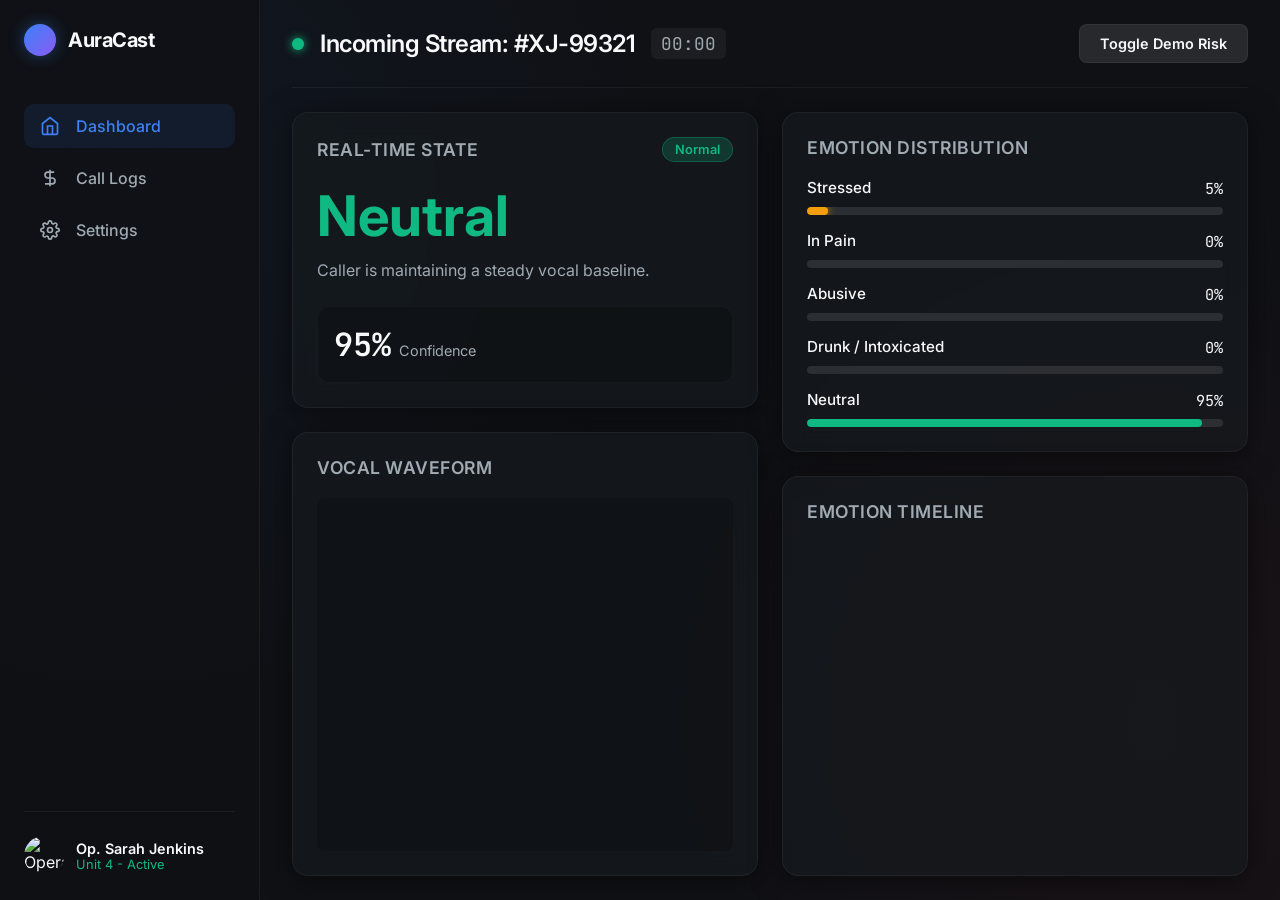
==== index.html @ 69647b34 "Initial commit" ====
<!DOCTYPE html>
<html lang="en">
<head>
    <meta charset="UTF-8">
    <meta name="viewport" content="width=device-width, initial-scale=1.0">
    <title>AuraCast - Speech Emotion Recognition</title>
    <!-- Google Fonts -->
    <link rel="preconnect" href="https://fonts.googleapis.com">
    <link rel="preconnect" href="https://fonts.gstatic.com" crossorigin>
    <link href="https://fonts.googleapis.com/css2?family=Inter:wght@300;400;500;600;700&family=JetBrains+Mono:wght@400;500&display=swap" rel="stylesheet">
    <!-- Chart.js -->
    <script src="https://cdn.jsdelivr.net/npm/chart.js"></script>
    <link rel="stylesheet" href="styles.css">
</head>
<body>
    <div class="app-container">
        <!-- Sidebar -->
        <aside class="sidebar">
            <div class="brand">
                <div class="logo-circle"></div>
                <h2>AuraCast</h2>
            </div>
            <nav class="nav-menu">
                <a href="#" class="nav-item active">
                    <svg width="20" height="20" viewBox="0 0 24 24" fill="none" stroke="currentColor" stroke-width="2"><path d="M3 9l9-7 9 7v11a2 2 0 0 1-2 2H5a2 2 0 0 1-2-2z"></path><polyline points="9 22 9 12 15 12 15 22"></polyline></svg>
                    Dashboard
                </a>
                <a href="#" class="nav-item">
                    <svg width="20" height="20" viewBox="0 0 24 24" fill="none" stroke="currentColor" stroke-width="2"><path d="M12 2v20M17 5H9.5a3.5 3.5 0 0 0 0 7h5a3.5 3.5 0 0 1 0 7H6"></path></svg>
                    Call Logs
                </a>
                <a href="#" class="nav-item">
                    <svg width="20" height="20" viewBox="0 0 24 24" fill="none" stroke="currentColor" stroke-width="2"><circle cx="12" cy="12" r="3"></circle><path d="M19.4 15a1.65 1.65 0 0 0 .33 1.82l.06.06a2 2 0 0 1 0 2.83 2 2 0 0 1-2.83 0l-.06-.06a1.65 1.65 0 0 0-1.82-.33 1.65 1.65 0 0 0-1 1.51V21a2 2 0 0 1-2 2 2 2 0 0 1-2-2v-.09A1.65 1.65 0 0 0 9 19.4a1.65 1.65 0 0 0-1.82.33l-.06.06a2 2 0 0 1-2.83 0 2 2 0 0 1 0-2.83l.06-.06a1.65 1.65 0 0 0 .33-1.82 1.65 1.65 0 0 0-1.51-1H3a2 2 0 0 1-2-2 2 2 0 0 1 2-2h.09A1.65 1.65 0 0 0 4.6 9a1.65 1.65 0 0 0-.33-1.82l-.06-.06a2 2 0 0 1 0-2.83 2 2 0 0 1 2.83 0l.06.06a1.65 1.65 0 0 0 1.82.33H9a1.65 1.65 0 0 0 1-1.51V3a2 2 0 0 1 2-2 2 2 0 0 1 2 2v.09a1.65 1.65 0 0 0 1 1.51 1.65 1.65 0 0 0 1.82-.33l.06-.06a2 2 0 0 1 2.83 0 2 2 0 0 1 0 2.83l-.06.06a1.65 1.65 0 0 0-.33 1.82V9a1.65 1.65 0 0 0 1.51 1H21a2 2 0 0 1 2 2 2 2 0 0 1-2 2h-.09a1.65 1.65 0 0 0-1.51 1z"></path></svg>
                    Settings
                </a>
            </nav>
            <div class="user-profile">
                <img src="https://i.pravatar.cc/150?img=33" alt="Operator" class="avatar">
                <div class="user-info">
                    <span class="user-name">Op. Sarah Jenkins</span>
                    <span class="user-role">Unit 4 - Active</span>
                </div>
            </div>
        </aside>

        <!-- Main Content -->
        <main class="main-content">
            <!-- Header -->
            <header class="top-header">
                <div class="call-info">
                    <span class="pulse-indicator live-indicator"></span>
                    <h1 class="call-id">Incoming Stream: #XJ-99321</h1>
                    <span class="duration font-mono" id="call-duration">00:00</span>
                </div>
                <div class="actions">
                    <button class="btn btn-secondary" id="btn-toggle-demo">Toggle Demo Risk</button>
                    <button class="btn btn-danger pulse-alert hidden" id="btn-escalate">ESCALATE CALL</button>
                </div>
            </header>

            <div class="dashboard-grid">
                <!-- Left Column -->
                <div class="left-col">
                    <!-- Current Emotion Focus -->
                    <div class="card glass primary-emotion-card" id="alert-card">
                        <div class="card-header">
                            <h3>Real-time State</h3>
                            <span class="status-badge" id="risk-badge">Normal</span>
                        </div>
                        <div class="emotion-display">
                            <h2 class="emotion-title" id="primary-emotion">Neutral</h2>
                            <p class="emotion-desc" id="emotion-desc">Caller is maintaining a steady vocal baseline.</p>
                        </div>
                        <div class="confidence-big">
                            <span class="conf-value font-mono" id="primary-confidence">95%</span>
                            <span class="conf-label">Confidence</span>
                        </div>
                    </div>

                    <!-- Audio Visualizer -->
                    <div class="card glass visualizer-card">
                        <div class="card-header">
                            <h3>Vocal Waveform</h3>
                        </div>
                        <div class="canvas-container">
                            <canvas id="waveform-canvas"></canvas>
                        </div>
                    </div>
                </div>

                <!-- Right Column -->
                <div class="right-col">
                    <!-- Detailed Confidence Scores -->
                    <div class="card glass confidence-card">
                        <div class="card-header">
                            <h3>Emotion Distribution</h3>
                        </div>
                        <div class="confidence-list">
                            <div class="conf-item">
                                <div class="conf-meta">
                                    <span class="conf-name">Stressed</span>
                                    <span class="conf-pct font-mono" id="val-stressed">5%</span>
                                </div>
                                <div class="progress-bar"><div class="progress-fill bar-stressed" id="bar-stressed" style="width: 5%;"></div></div>
                            </div>
                            <div class="conf-item">
                                <div class="conf-meta">
                                    <span class="conf-name">In Pain</span>
                                    <span class="conf-pct font-mono" id="val-pain">0%</span>
                                </div>
                                <div class="progress-bar"><div class="progress-fill bar-pain" id="bar-pain" style="width: 0%;"></div></div>
                            </div>
                            <div class="conf-item">
                                <div class="conf-meta">
                                    <span class="conf-name">Abusive</span>
                                    <span class="conf-pct font-mono" id="val-abusive">0%</span>
                                </div>
                                <div class="progress-bar"><div class="progress-fill bar-abusive" id="bar-abusive" style="width: 0%;"></div></div>
                            </div>
                            <div class="conf-item">
                                <div class="conf-meta">
                                    <span class="conf-name">Drunk / Intoxicated</span>
                                    <span class="conf-pct font-mono" id="val-drunk">0%</span>
                                </div>
                                <div class="progress-bar"><div class="progress-fill bar-drunk" id="bar-drunk" style="width: 0%;"></div></div>
                            </div>
                            <div class="conf-item">
                                <div class="conf-meta">
                                    <span class="conf-name">Neutral</span>
                                    <span class="conf-pct font-mono" id="val-neutral">95%</span>
                                </div>
                                <div class="progress-bar"><div class="progress-fill bar-neutral" id="bar-neutral" style="width: 95%;"></div></div>
                            </div>
                        </div>
                    </div>

                    <!-- Timeline Chart -->
                    <div class="card glass timeline-card">
                        <div class="card-header">
                            <h3>Emotion Timeline</h3>
                        </div>
                        <div class="chart-container">
                            <canvas id="timeline-chart"></canvas>
                        </div>
                    </div>
                </div>
            </div>
            
            <div class="alert-banner hidden" id="global-alert">
                <strong>HIGH RISK DETECTED:</strong> Immediate attention recommended. Escalation protocol suggested.
            </div>
        </main>
    </div>
    <script src="app.js"></script>
</body>
</html>
---- styles.css ----
:root {
  /* Premium Dark Mode Colors */
  --bg-dark: #0f1115;
  --bg-panel: rgba(22, 26, 31, 0.7);
  --bg-panel-border: rgba(255, 255, 255, 0.05);
  --text-primary: #f8f9fa;
  --text-secondary: #a0aab2;
  --accent-blue: #3b82f6;
  --accent-glow: rgba(59, 130, 246, 0.4);

  /* Emotion Semantic Colors */
  --color-neutral: #10b981;    /* Calm / Steady */
  --color-stressed: #f59e0b;   /* Warning */
  --color-abusive: #ef4444;    /* Danger / Hostile */
  --color-pain: #f43f5e;       /* Critical */
  --color-drunk: #8b5cf6;      /* Impaired */

  --glass-shadow: 0 4px 30px rgba(0, 0, 0, 0.5);
  --font-main: 'Inter', sans-serif;
  --font-mono: 'JetBrains Mono', monospace;
}

* {
  margin: 0;
  padding: 0;
  box-sizing: border-box;
}

body {
  font-family: var(--font-main);
  background-color: var(--bg-dark);
  color: var(--text-primary);
  display: flex;
  height: 100vh;
  overflow: hidden;
  background-image: 
    radial-gradient(circle at 10% 20%, rgba(59, 130, 246, 0.05) 0%, transparent 40%),
    radial-gradient(circle at 90% 80%, rgba(239, 68, 68, 0.05) 0%, transparent 40%);
}

.font-mono {
  font-family: var(--font-mono);
}

/* Glassmorphism helpers */
.glass {
  background: var(--bg-panel);
  backdrop-filter: blur(12px);
  -webkit-backdrop-filter: blur(12px);
  border: 1px solid var(--bg-panel-border);
  border-radius: 16px;
  box-shadow: var(--glass-shadow);
}

.app-container {
  display: flex;
  width: 100%;
}

/* Sidebar */
.sidebar {
  width: 260px;
  background: rgba(15, 17, 21, 0.8);
  border-right: 1px solid var(--bg-panel-border);
  display: flex;
  flex-direction: column;
  padding: 24px;
}

.brand {
  display: flex;
  align-items: center;
  gap: 12px;
  margin-bottom: 48px;
}

.logo-circle {
  width: 32px;
  height: 32px;
  border-radius: 50%;
  background: linear-gradient(135deg, var(--accent-blue), #8b5cf6);
  box-shadow: 0 0 15px var(--accent-glow);
}

.brand h2 {
  font-size: 1.25rem;
  font-weight: 700;
  letter-spacing: -0.5px;
}

.nav-menu {
  display: flex;
  flex-direction: column;
  gap: 8px;
  flex: 1;
}

.nav-item {
  display: flex;
  align-items: center;
  gap: 16px;
  padding: 12px 16px;
  color: var(--text-secondary);
  text-decoration: none;
  font-weight: 500;
  border-radius: 10px;
  transition: all 0.2s ease;
}

.nav-item:hover {
  background: rgba(255, 255, 255, 0.05);
  color: var(--text-primary);
}

.nav-item.active {
  background: rgba(59, 130, 246, 0.1);
  color: var(--accent-blue);
}

.user-profile {
  display: flex;
  align-items: center;
  gap: 12px;
  margin-top: auto;
  padding-top: 24px;
  border-top: 1px solid var(--bg-panel-border);
}

.avatar {
  width: 40px;
  height: 40px;
  border-radius: 50%;
  object-fit: cover;
}

.user-info {
  display: flex;
  flex-direction: column;
}

.user-name {
  font-weight: 600;
  font-size: 0.9rem;
}

.user-role {
  font-size: 0.8rem;
  color: var(--color-neutral);
}

/* Main Content */
.main-content {
  flex: 1;
  display: flex;
  flex-direction: column;
  padding: 24px 32px;
  overflow-y: auto;
  position: relative;
}

/* Header */
.top-header {
  display: flex;
  justify-content: space-between;
  align-items: center;
  margin-bottom: 24px;
  padding-bottom: 24px;
  border-bottom: 1px solid var(--bg-panel-border);
}

.call-info {
  display: flex;
  align-items: center;
  gap: 16px;
}

.pulse-indicator {
  width: 12px;
  height: 12px;
  border-radius: 50%;
  background-color: var(--color-neutral);
  box-shadow: 0 0 10px var(--color-neutral);
  animation: pulse 2s infinite;
}

@keyframes pulse {
  0% { transform: scale(0.95); box-shadow: 0 0 0 0 rgba(16, 185, 129, 0.7); }
  70% { transform: scale(1); box-shadow: 0 0 0 10px rgba(16, 185, 129, 0); }
  100% { transform: scale(0.95); box-shadow: 0 0 0 0 rgba(16, 185, 129, 0); }
}

.pulse-indicator.risk {
  background-color: var(--color-abusive);
  box-shadow: 0 0 10px var(--color-abusive);
  animation: pulseRisk 1s infinite;
}

@keyframes pulseRisk {
  0% { transform: scale(0.95); box-shadow: 0 0 0 0 rgba(239, 68, 68, 0.7); }
  70% { transform: scale(1.1); box-shadow: 0 0 0 15px rgba(239, 68, 68, 0); }
  100% { transform: scale(0.95); box-shadow: 0 0 0 0 rgba(239, 68, 68, 0); }
}

.call-id {
  font-size: 1.5rem;
  font-weight: 600;
  letter-spacing: -0.5px;
}

.duration {
  font-size: 1.1rem;
  color: var(--text-secondary);
  background: rgba(255, 255, 255, 0.05);
  padding: 4px 10px;
  border-radius: 6px;
}

/* Buttons */
.btn {
  padding: 10px 20px;
  border: none;
  border-radius: 8px;
  font-weight: 600;
  font-size: 0.9rem;
  cursor: pointer;
  transition: all 0.2s ease;
  font-family: var(--font-main);
}

.btn-secondary {
  background: rgba(255, 255, 255, 0.1);
  color: var(--text-primary);
  border: 1px solid var(--bg-panel-border);
}

.btn-secondary:hover {
  background: rgba(255, 255, 255, 0.15);
}

.btn-danger {
  background: var(--color-abusive);
  color: white;
  box-shadow: 0 4px 15px rgba(239, 68, 68, 0.4);
}

.btn-danger:hover {
  background: #dc2626;
  transform: translateY(-2px);
  box-shadow: 0 6px 20px rgba(239, 68, 68, 0.5);
}

.hidden {
  display: none !important;
}

/* Dashboard Grid */
.dashboard-grid {
  display: grid;
  grid-template-columns: 1fr 1fr;
  gap: 24px;
  flex: 1;
}

.left-col, .right-col {
  display: flex;
  flex-direction: column;
  gap: 24px;
}

/* Cards commonly */
.card {
  padding: 24px;
  display: flex;
  flex-direction: column;
}

.card-header {
  display: flex;
  justify-content: space-between;
  align-items: center;
  margin-bottom: 20px;
}

.card-header h3 {
  font-size: 1.1rem;
  font-weight: 600;
  color: var(--text-secondary);
  text-transform: uppercase;
  letter-spacing: 0.5px;
}

/* Primary Emotion Card */
.status-badge {
  background: rgba(16, 185, 129, 0.2);
  color: var(--color-neutral);
  padding: 4px 12px;
  border-radius: 20px;
  font-size: 0.8rem;
  font-weight: 600;
  border: 1px solid rgba(16, 185, 129, 0.3);
}

.emotion-display {
  margin-bottom: 24px;
}

.emotion-title {
  font-size: 3.5rem;
  font-weight: 700;
  margin-bottom: 8px;
  color: var(--color-neutral); /* baseline */
  transition: color 0.4s ease;
}

.emotion-desc {
  color: var(--text-secondary);
  font-size: 1rem;
  line-height: 1.5;
}

.confidence-big {
  background: rgba(0, 0, 0, 0.2);
  padding: 16px;
  border-radius: 12px;
  display: inline-flex;
  align-items: baseline;
  gap: 8px;
  border: 1px solid rgba(255,255,255,0.03);
}

.conf-value {
  font-size: 2rem;
  font-weight: 600;
}

.conf-label {
  color: var(--text-secondary);
  font-size: 0.9rem;
}

/* Visualizer Card */
.visualizer-card {
  flex: 1;
}

.canvas-container {
  flex: 1;
  position: relative;
  width: 100%;
  min-height: 120px;
  border-radius: 8px;
  overflow: hidden;
  background: rgba(0, 0, 0, 0.2);
  display: flex;
  justify-content: center;
  align-items: center;
}

/* Confidence Card */
.confidence-list {
  display: flex;
  flex-direction: column;
  gap: 16px;
}

.conf-item {
  display: flex;
  flex-direction: column;
  gap: 8px;
}

.conf-meta {
  display: flex;
  justify-content: space-between;
  font-size: 0.95rem;
}

.conf-name {
  font-weight: 500;
}

.progress-bar {
  height: 8px;
  background: rgba(255, 255, 255, 0.1);
  border-radius: 4px;
  overflow: hidden;
}

.progress-fill {
  height: 100%;
  border-radius: 4px;
  transition: width 0.4s ease;
}

.bar-stressed { background: var(--color-stressed); box-shadow: 0 0 8px var(--color-stressed); }
.bar-pain { background: var(--color-pain); box-shadow: 0 0 8px var(--color-pain); }
.bar-abusive { background: var(--color-abusive); box-shadow: 0 0 8px var(--color-abusive); }
.bar-drunk { background: var(--color-drunk); box-shadow: 0 0 8px var(--color-drunk); }
.bar-neutral { background: var(--color-neutral); }

/* Timeline Card */
.timeline-card {
  flex: 1;
  display: flex;
  flex-direction: column;
}

.chart-container {
  flex: 1;
  position: relative;
  width: 100%;
  min-height: 200px;
}

/* Animations */
.alert-banner {
  position: absolute;
  bottom: 32px;
  left: 50%;
  transform: translateX(-50%);
  background: var(--color-abusive);
  color: white;
  padding: 16px 32px;
  border-radius: 8px;
  box-shadow: 0 10px 30px rgba(239, 68, 68, 0.4);
  z-index: 100;
  display: flex;
  align-items: center;
  gap: 12px;
  font-size: 1.1rem;
  animation: slideUp 0.3s ease-out;
}

@keyframes slideUp {
  from { opacity: 0; transform: translate(-50%, 20px); }
  to { opacity: 1; transform: translate(-50%, 0); }
}

@keyframes emergencyPulse {
    0% { background: rgba(26, 30, 36, 0.6); }
    50% { background: rgba(100, 20, 20, 0.8); border-color: rgba(239, 68, 68, 0.5); }
    100% { background: rgba(26, 30, 36, 0.6); }
}

.escalated {
    animation: emergencyPulse 1.5s infinite;
}
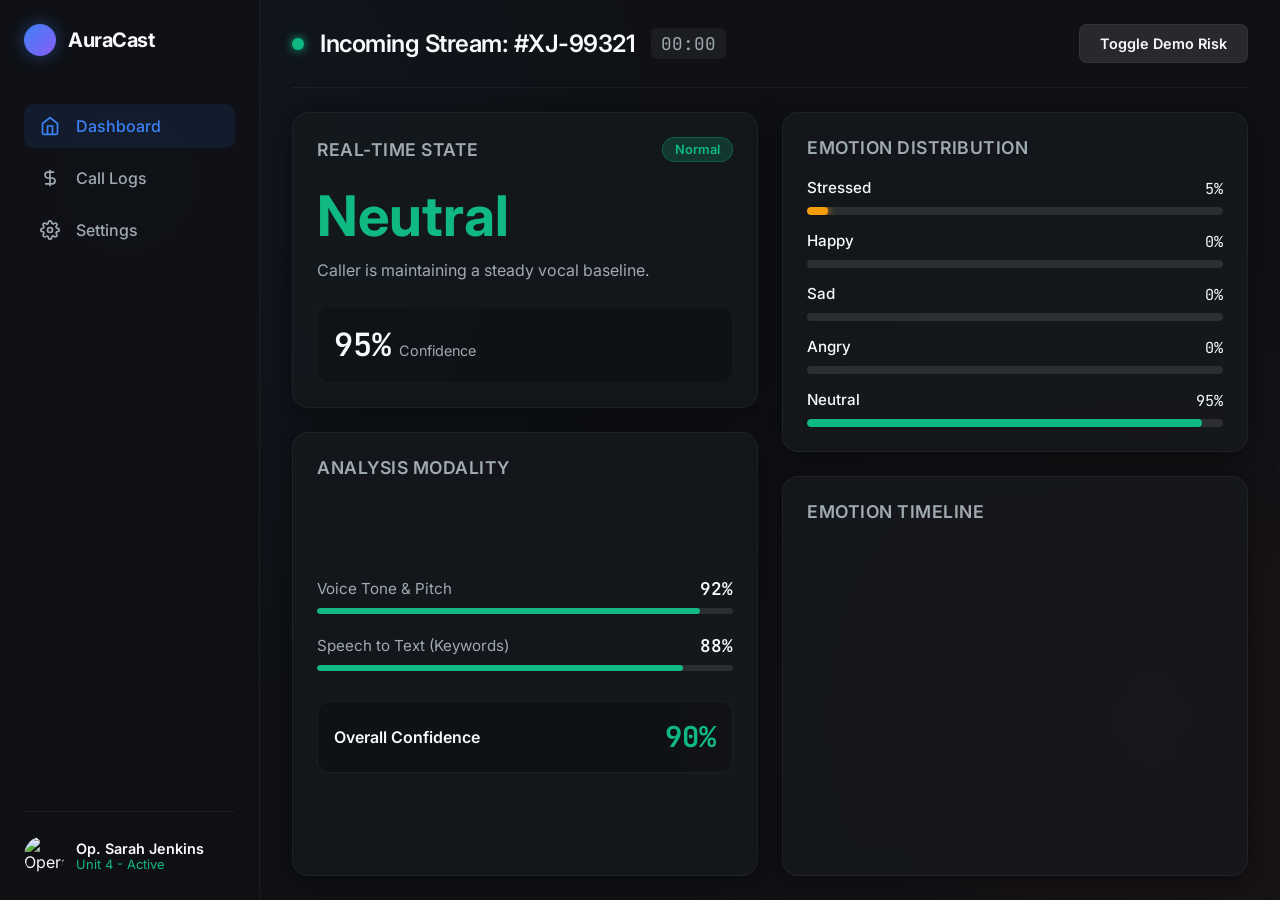
==== commit 08d94307: "hjk" ====
--- a/index.html
+++ b/index.html
@@ -77,13 +77,32 @@
                         </div>
                     </div>
 
-                    <!-- Audio Visualizer -->
-                    <div class="card glass visualizer-card">
+                    <!-- Modality Confidence Breakdown -->
+                    <div class="card glass modality-card">
                         <div class="card-header">
-                            <h3>Vocal Waveform</h3>
+                            <h3>Analysis Modality</h3>
                         </div>
-                        <div class="canvas-container">
-                            <canvas id="waveform-canvas"></canvas>
+                        <div class="modality-metrics">
+                            <div class="metric-item">
+                                <div class="metric-header">
+                                    <span class="metric-label">Voice Tone & Pitch</span>
+                                    <span class="metric-value font-mono" id="voice-conf">92%</span>
+                                </div>
+                                <div class="progress-bar-sm"><div class="progress-fill bar-neutral" id="bar-voice" style="width: 92%;"></div></div>
+                            </div>
+                            
+                            <div class="metric-item">
+                                <div class="metric-header">
+                                    <span class="metric-label">Speech to Text (Keywords)</span>
+                                    <span class="metric-value font-mono" id="text-conf">88%</span>
+                                </div>
+                                <div class="progress-bar-sm"><div class="progress-fill bar-neutral" id="bar-text" style="width: 88%;"></div></div>
+                            </div>
+
+                            <div class="overall-score-container">
+                                <div class="overall-label">Overall Confidence</div>
+                                <div class="overall-score font-mono" id="overall-conf">90%</div>
+                            </div>
                         </div>
                     </div>
                 </div>
@@ -105,24 +124,24 @@
                             </div>
                             <div class="conf-item">
                                 <div class="conf-meta">
-                                    <span class="conf-name">In Pain</span>
-                                    <span class="conf-pct font-mono" id="val-pain">0%</span>
+                                    <span class="conf-name">Happy</span>
+                                    <span class="conf-pct font-mono" id="val-Happy">0%</span>
                                 </div>
-                                <div class="progress-bar"><div class="progress-fill bar-pain" id="bar-pain" style="width: 0%;"></div></div>
+                                <div class="progress-bar"><div class="progress-fill bar-Happy" id="bar-Happy" style="width: 0%;"></div></div>
                             </div>
                             <div class="conf-item">
                                 <div class="conf-meta">
-                                    <span class="conf-name">Abusive</span>
-                                    <span class="conf-pct font-mono" id="val-abusive">0%</span>
+                                    <span class="conf-name">Sad</span>
+                                    <span class="conf-pct font-mono" id="val-Sad">0%</span>
                                 </div>
-                                <div class="progress-bar"><div class="progress-fill bar-abusive" id="bar-abusive" style="width: 0%;"></div></div>
+                                <div class="progress-bar"><div class="progress-fill bar-Sad" id="bar-Sad" style="width: 0%;"></div></div>
                             </div>
                             <div class="conf-item">
                                 <div class="conf-meta">
-                                    <span class="conf-name">Drunk / Intoxicated</span>
-                                    <span class="conf-pct font-mono" id="val-drunk">0%</span>
+                                    <span class="conf-name">Angry</span>
+                                    <span class="conf-pct font-mono" id="val-Angry">0%</span>
                                 </div>
-                                <div class="progress-bar"><div class="progress-fill bar-drunk" id="bar-drunk" style="width: 0%;"></div></div>
+                                <div class="progress-bar"><div class="progress-fill bar-Angry" id="bar-Angry" style="width: 0%;"></div></div>
                             </div>
                             <div class="conf-item">
                                 <div class="conf-meta">
--- a/styles.css
+++ b/styles.css
@@ -338,22 +338,70 @@
   font-size: 0.9rem;
 }
 
-/* Visualizer Card */
-.visualizer-card {
-  flex: 1;
-}
-
-.canvas-container {
-  flex: 1;
-  position: relative;
-  width: 100%;
-  min-height: 120px;
-  border-radius: 8px;
+/* Modality Cards */
+.modality-card {
+  flex: 1;
+  display: flex;
+  flex-direction: column;
+}
+
+.modality-metrics {
+  display: flex;
+  flex-direction: column;
+  gap: 20px;
+  flex: 1;
+  justify-content: center;
+}
+
+.metric-item {
+  display: flex;
+  flex-direction: column;
+  gap: 8px;
+}
+
+.metric-header {
+  display: flex;
+  justify-content: space-between;
+  align-items: center;
+}
+
+.metric-label {
+  font-size: 0.95rem;
+  color: var(--text-secondary);
+}
+
+.metric-value {
+  font-size: 1.1rem;
+  font-weight: 600;
+}
+
+.progress-bar-sm {
+  height: 6px;
+  background: rgba(255, 255, 255, 0.1);
+  border-radius: 3px;
   overflow: hidden;
+}
+
+.overall-score-container {
+  margin-top: 10px;
+  padding: 16px;
   background: rgba(0, 0, 0, 0.2);
-  display: flex;
-  justify-content: center;
-  align-items: center;
+  border: 1px solid rgba(255, 255, 255, 0.05);
+  border-radius: 12px;
+  display: flex;
+  justify-content: space-between;
+  align-items: center;
+}
+
+.overall-label {
+  font-weight: 600;
+  color: var(--text-primary);
+}
+
+.overall-score {
+  font-size: 1.8rem;
+  font-weight: 700;
+  color: var(--color-neutral); /* Matches neutral initially */
 }
 
 /* Confidence Card */
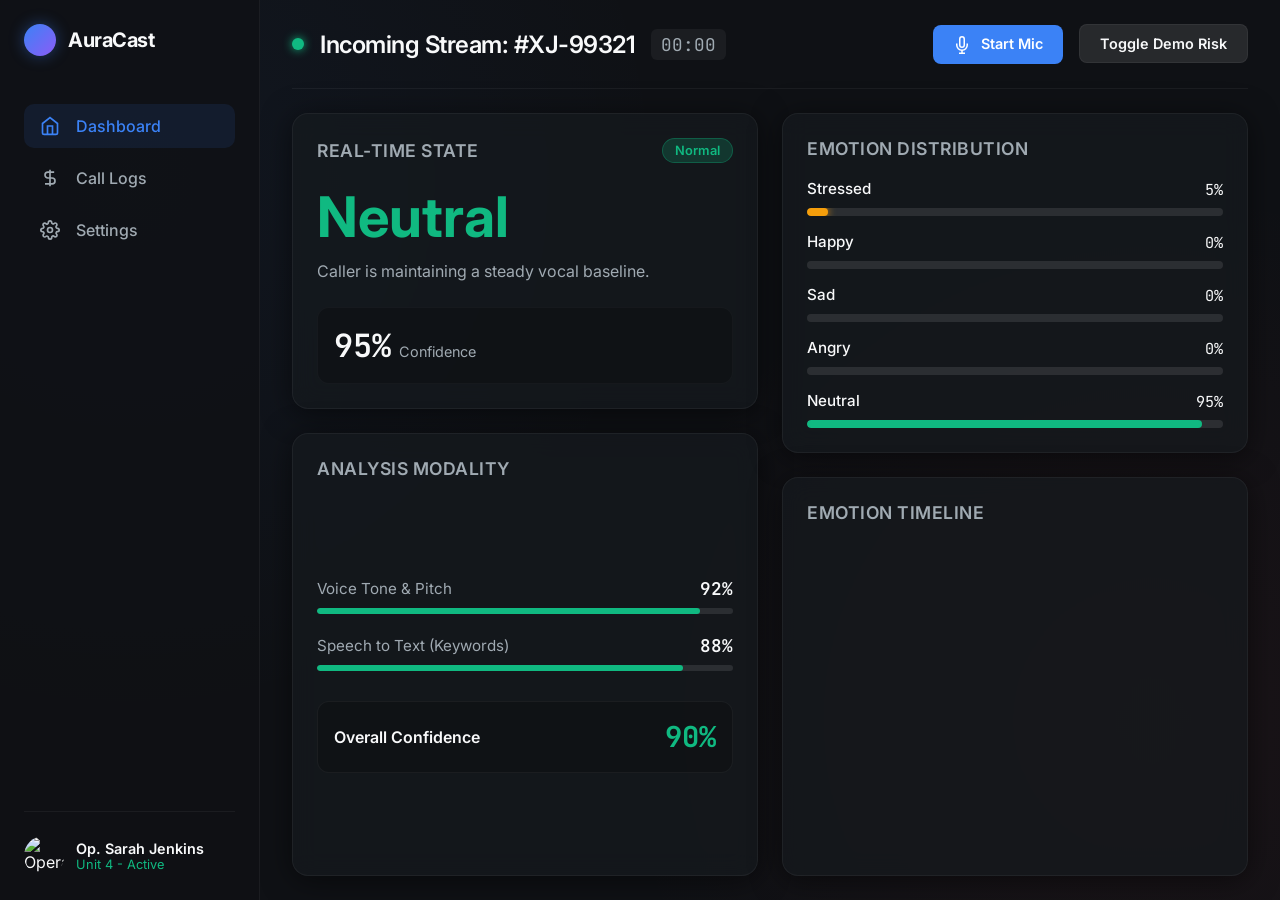
==== commit 87dd2aea: "fgh" ====
--- a/index.html
+++ b/index.html
@@ -1,5 +1,6 @@
 <!DOCTYPE html>
 <html lang="en">
+
 <head>
     <meta charset="UTF-8">
     <meta name="viewport" content="width=device-width, initial-scale=1.0">
@@ -7,11 +8,14 @@
     <!-- Google Fonts -->
     <link rel="preconnect" href="https://fonts.googleapis.com">
     <link rel="preconnect" href="https://fonts.gstatic.com" crossorigin>
-    <link href="https://fonts.googleapis.com/css2?family=Inter:wght@300;400;500;600;700&family=JetBrains+Mono:wght@400;500&display=swap" rel="stylesheet">
+    <link
+        href="https://fonts.googleapis.com/css2?family=Inter:wght@300;400;500;600;700&family=JetBrains+Mono:wght@400;500&display=swap"
+        rel="stylesheet">
     <!-- Chart.js -->
     <script src="https://cdn.jsdelivr.net/npm/chart.js"></script>
     <link rel="stylesheet" href="styles.css">
 </head>
+
 <body>
     <div class="app-container">
         <!-- Sidebar -->
@@ -22,15 +26,25 @@
             </div>
             <nav class="nav-menu">
                 <a href="#" class="nav-item active">
-                    <svg width="20" height="20" viewBox="0 0 24 24" fill="none" stroke="currentColor" stroke-width="2"><path d="M3 9l9-7 9 7v11a2 2 0 0 1-2 2H5a2 2 0 0 1-2-2z"></path><polyline points="9 22 9 12 15 12 15 22"></polyline></svg>
+                    <svg width="20" height="20" viewBox="0 0 24 24" fill="none" stroke="currentColor" stroke-width="2">
+                        <path d="M3 9l9-7 9 7v11a2 2 0 0 1-2 2H5a2 2 0 0 1-2-2z"></path>
+                        <polyline points="9 22 9 12 15 12 15 22"></polyline>
+                    </svg>
                     Dashboard
                 </a>
                 <a href="#" class="nav-item">
-                    <svg width="20" height="20" viewBox="0 0 24 24" fill="none" stroke="currentColor" stroke-width="2"><path d="M12 2v20M17 5H9.5a3.5 3.5 0 0 0 0 7h5a3.5 3.5 0 0 1 0 7H6"></path></svg>
+                    <svg width="20" height="20" viewBox="0 0 24 24" fill="none" stroke="currentColor" stroke-width="2">
+                        <path d="M12 2v20M17 5H9.5a3.5 3.5 0 0 0 0 7h5a3.5 3.5 0 0 1 0 7H6"></path>
+                    </svg>
                     Call Logs
                 </a>
                 <a href="#" class="nav-item">
-                    <svg width="20" height="20" viewBox="0 0 24 24" fill="none" stroke="currentColor" stroke-width="2"><circle cx="12" cy="12" r="3"></circle><path d="M19.4 15a1.65 1.65 0 0 0 .33 1.82l.06.06a2 2 0 0 1 0 2.83 2 2 0 0 1-2.83 0l-.06-.06a1.65 1.65 0 0 0-1.82-.33 1.65 1.65 0 0 0-1 1.51V21a2 2 0 0 1-2 2 2 2 0 0 1-2-2v-.09A1.65 1.65 0 0 0 9 19.4a1.65 1.65 0 0 0-1.82.33l-.06.06a2 2 0 0 1-2.83 0 2 2 0 0 1 0-2.83l.06-.06a1.65 1.65 0 0 0 .33-1.82 1.65 1.65 0 0 0-1.51-1H3a2 2 0 0 1-2-2 2 2 0 0 1 2-2h.09A1.65 1.65 0 0 0 4.6 9a1.65 1.65 0 0 0-.33-1.82l-.06-.06a2 2 0 0 1 0-2.83 2 2 0 0 1 2.83 0l.06.06a1.65 1.65 0 0 0 1.82.33H9a1.65 1.65 0 0 0 1-1.51V3a2 2 0 0 1 2-2 2 2 0 0 1 2 2v.09a1.65 1.65 0 0 0 1 1.51 1.65 1.65 0 0 0 1.82-.33l.06-.06a2 2 0 0 1 2.83 0 2 2 0 0 1 0 2.83l-.06.06a1.65 1.65 0 0 0-.33 1.82V9a1.65 1.65 0 0 0 1.51 1H21a2 2 0 0 1 2 2 2 2 0 0 1-2 2h-.09a1.65 1.65 0 0 0-1.51 1z"></path></svg>
+                    <svg width="20" height="20" viewBox="0 0 24 24" fill="none" stroke="currentColor" stroke-width="2">
+                        <circle cx="12" cy="12" r="3"></circle>
+                        <path
+                            d="M19.4 15a1.65 1.65 0 0 0 .33 1.82l.06.06a2 2 0 0 1 0 2.83 2 2 0 0 1-2.83 0l-.06-.06a1.65 1.65 0 0 0-1.82-.33 1.65 1.65 0 0 0-1 1.51V21a2 2 0 0 1-2 2 2 2 0 0 1-2-2v-.09A1.65 1.65 0 0 0 9 19.4a1.65 1.65 0 0 0-1.82.33l-.06.06a2 2 0 0 1-2.83 0 2 2 0 0 1 0-2.83l.06-.06a1.65 1.65 0 0 0 .33-1.82 1.65 1.65 0 0 0-1.51-1H3a2 2 0 0 1-2-2 2 2 0 0 1 2-2h.09A1.65 1.65 0 0 0 4.6 9a1.65 1.65 0 0 0-.33-1.82l-.06-.06a2 2 0 0 1 0-2.83 2 2 0 0 1 2.83 0l.06.06a1.65 1.65 0 0 0 1.82.33H9a1.65 1.65 0 0 0 1-1.51V3a2 2 0 0 1 2-2 2 2 0 0 1 2 2v.09a1.65 1.65 0 0 0 1 1.51 1.65 1.65 0 0 0 1.82-.33l.06-.06a2 2 0 0 1 2.83 0 2 2 0 0 1 0 2.83l-.06.06a1.65 1.65 0 0 0-.33 1.82V9a1.65 1.65 0 0 0 1.51 1H21a2 2 0 0 1 2 2 2 2 0 0 1-2 2h-.09a1.65 1.65 0 0 0-1.51 1z">
+                        </path>
+                    </svg>
                     Settings
                 </a>
             </nav>
@@ -53,6 +67,10 @@
                     <span class="duration font-mono" id="call-duration">00:00</span>
                 </div>
                 <div class="actions">
+                    <button class="btn btn-primary" id="btn-mic" style="margin-right: 12px;">
+                        <svg width="18" height="18" viewBox="0 0 24 24" fill="none" stroke="currentColor" stroke-width="2" style="vertical-align: middle; margin-right: 6px;"><path d="M12 1a3 3 0 0 0-3 3v8a3 3 0 0 0 6 0V4a3 3 0 0 0-3-3z"></path><path d="M19 10v2a7 7 0 0 1-14 0v-2"></path><line x1="12" y1="19" x2="12" y2="23"></line><line x1="8" y1="23" x2="16" y2="23"></line></svg>
+                        Start Mic
+                    </button>
                     <button class="btn btn-secondary" id="btn-toggle-demo">Toggle Demo Risk</button>
                     <button class="btn btn-danger pulse-alert hidden" id="btn-escalate">ESCALATE CALL</button>
                 </div>
@@ -88,15 +106,19 @@
                                     <span class="metric-label">Voice Tone & Pitch</span>
                                     <span class="metric-value font-mono" id="voice-conf">92%</span>
                                 </div>
-                                <div class="progress-bar-sm"><div class="progress-fill bar-neutral" id="bar-voice" style="width: 92%;"></div></div>
-                            </div>
-                            
+                                <div class="progress-bar-sm">
+                                    <div class="progress-fill bar-neutral" id="bar-voice" style="width: 92%;"></div>
+                                </div>
+                            </div>
+
                             <div class="metric-item">
                                 <div class="metric-header">
                                     <span class="metric-label">Speech to Text (Keywords)</span>
                                     <span class="metric-value font-mono" id="text-conf">88%</span>
                                 </div>
-                                <div class="progress-bar-sm"><div class="progress-fill bar-neutral" id="bar-text" style="width: 88%;"></div></div>
+                                <div class="progress-bar-sm">
+                                    <div class="progress-fill bar-neutral" id="bar-text" style="width: 88%;"></div>
+                                </div>
                             </div>
 
                             <div class="overall-score-container">
@@ -120,35 +142,45 @@
                                     <span class="conf-name">Stressed</span>
                                     <span class="conf-pct font-mono" id="val-stressed">5%</span>
                                 </div>
-                                <div class="progress-bar"><div class="progress-fill bar-stressed" id="bar-stressed" style="width: 5%;"></div></div>
+                                <div class="progress-bar">
+                                    <div class="progress-fill bar-stressed" id="bar-stressed" style="width: 5%;"></div>
+                                </div>
                             </div>
                             <div class="conf-item">
                                 <div class="conf-meta">
                                     <span class="conf-name">Happy</span>
                                     <span class="conf-pct font-mono" id="val-Happy">0%</span>
                                 </div>
-                                <div class="progress-bar"><div class="progress-fill bar-Happy" id="bar-Happy" style="width: 0%;"></div></div>
+                                <div class="progress-bar">
+                                    <div class="progress-fill bar-Happy" id="bar-Happy" style="width: 0%;"></div>
+                                </div>
                             </div>
                             <div class="conf-item">
                                 <div class="conf-meta">
                                     <span class="conf-name">Sad</span>
                                     <span class="conf-pct font-mono" id="val-Sad">0%</span>
                                 </div>
-                                <div class="progress-bar"><div class="progress-fill bar-Sad" id="bar-Sad" style="width: 0%;"></div></div>
+                                <div class="progress-bar">
+                                    <div class="progress-fill bar-Sad" id="bar-Sad" style="width: 0%;"></div>
+                                </div>
                             </div>
                             <div class="conf-item">
                                 <div class="conf-meta">
                                     <span class="conf-name">Angry</span>
                                     <span class="conf-pct font-mono" id="val-Angry">0%</span>
                                 </div>
-                                <div class="progress-bar"><div class="progress-fill bar-Angry" id="bar-Angry" style="width: 0%;"></div></div>
+                                <div class="progress-bar">
+                                    <div class="progress-fill bar-Angry" id="bar-Angry" style="width: 0%;"></div>
+                                </div>
                             </div>
                             <div class="conf-item">
                                 <div class="conf-meta">
                                     <span class="conf-name">Neutral</span>
                                     <span class="conf-pct font-mono" id="val-neutral">95%</span>
                                 </div>
-                                <div class="progress-bar"><div class="progress-fill bar-neutral" id="bar-neutral" style="width: 95%;"></div></div>
+                                <div class="progress-bar">
+                                    <div class="progress-fill bar-neutral" id="bar-neutral" style="width: 95%;"></div>
+                                </div>
                             </div>
                         </div>
                     </div>
@@ -164,7 +196,7 @@
                     </div>
                 </div>
             </div>
-            
+
             <div class="alert-banner hidden" id="global-alert">
                 <strong>HIGH RISK DETECTED:</strong> Immediate attention recommended. Escalation protocol suggested.
             </div>
@@ -172,4 +204,5 @@
     </div>
     <script src="app.js"></script>
 </body>
-</html>
+
+</html>
--- a/styles.css
+++ b/styles.css
@@ -11,9 +11,9 @@
   /* Emotion Semantic Colors */
   --color-neutral: #10b981;    /* Calm / Steady */
   --color-stressed: #f59e0b;   /* Warning */
-  --color-abusive: #ef4444;    /* Danger / Hostile */
-  --color-pain: #f43f5e;       /* Critical */
-  --color-drunk: #8b5cf6;      /* Impaired */
+  --color-angry: #ef4444;    /* Danger / Hostile */
+  --color-happy: #0ea5e9;       /* Positive */
+  --color-sad: #8b5cf6;      /* Negative */
 
   --glass-shadow: 0 4px 30px rgba(0, 0, 0, 0.5);
   --font-main: 'Inter', sans-serif;
@@ -227,6 +227,22 @@
   font-family: var(--font-main);
 }
 
+.btn-primary {
+  background: var(--accent-blue);
+  color: white;
+}
+
+.btn-primary:hover {
+  background: #2563eb;
+  transform: translateY(-2px);
+  box-shadow: 0 4px 15px rgba(59, 130, 246, 0.4);
+}
+
+.btn-primary.recording {
+  background: var(--color-angry);
+  animation: pulseRisk 1.5s infinite;
+}
+
 .btn-secondary {
   background: rgba(255, 255, 255, 0.1);
   color: var(--text-primary);
@@ -441,9 +457,9 @@
 }
 
 .bar-stressed { background: var(--color-stressed); box-shadow: 0 0 8px var(--color-stressed); }
-.bar-pain { background: var(--color-pain); box-shadow: 0 0 8px var(--color-pain); }
-.bar-abusive { background: var(--color-abusive); box-shadow: 0 0 8px var(--color-abusive); }
-.bar-drunk { background: var(--color-drunk); box-shadow: 0 0 8px var(--color-drunk); }
+.bar-Happy { background: var(--color-happy); box-shadow: 0 0 8px var(--color-happy); }
+.bar-Sad { background: var(--color-sad); box-shadow: 0 0 8px var(--color-sad); }
+.bar-Angry { background: var(--color-angry); box-shadow: 0 0 8px var(--color-angry); }
 .bar-neutral { background: var(--color-neutral); }
 
 /* Timeline Card */
